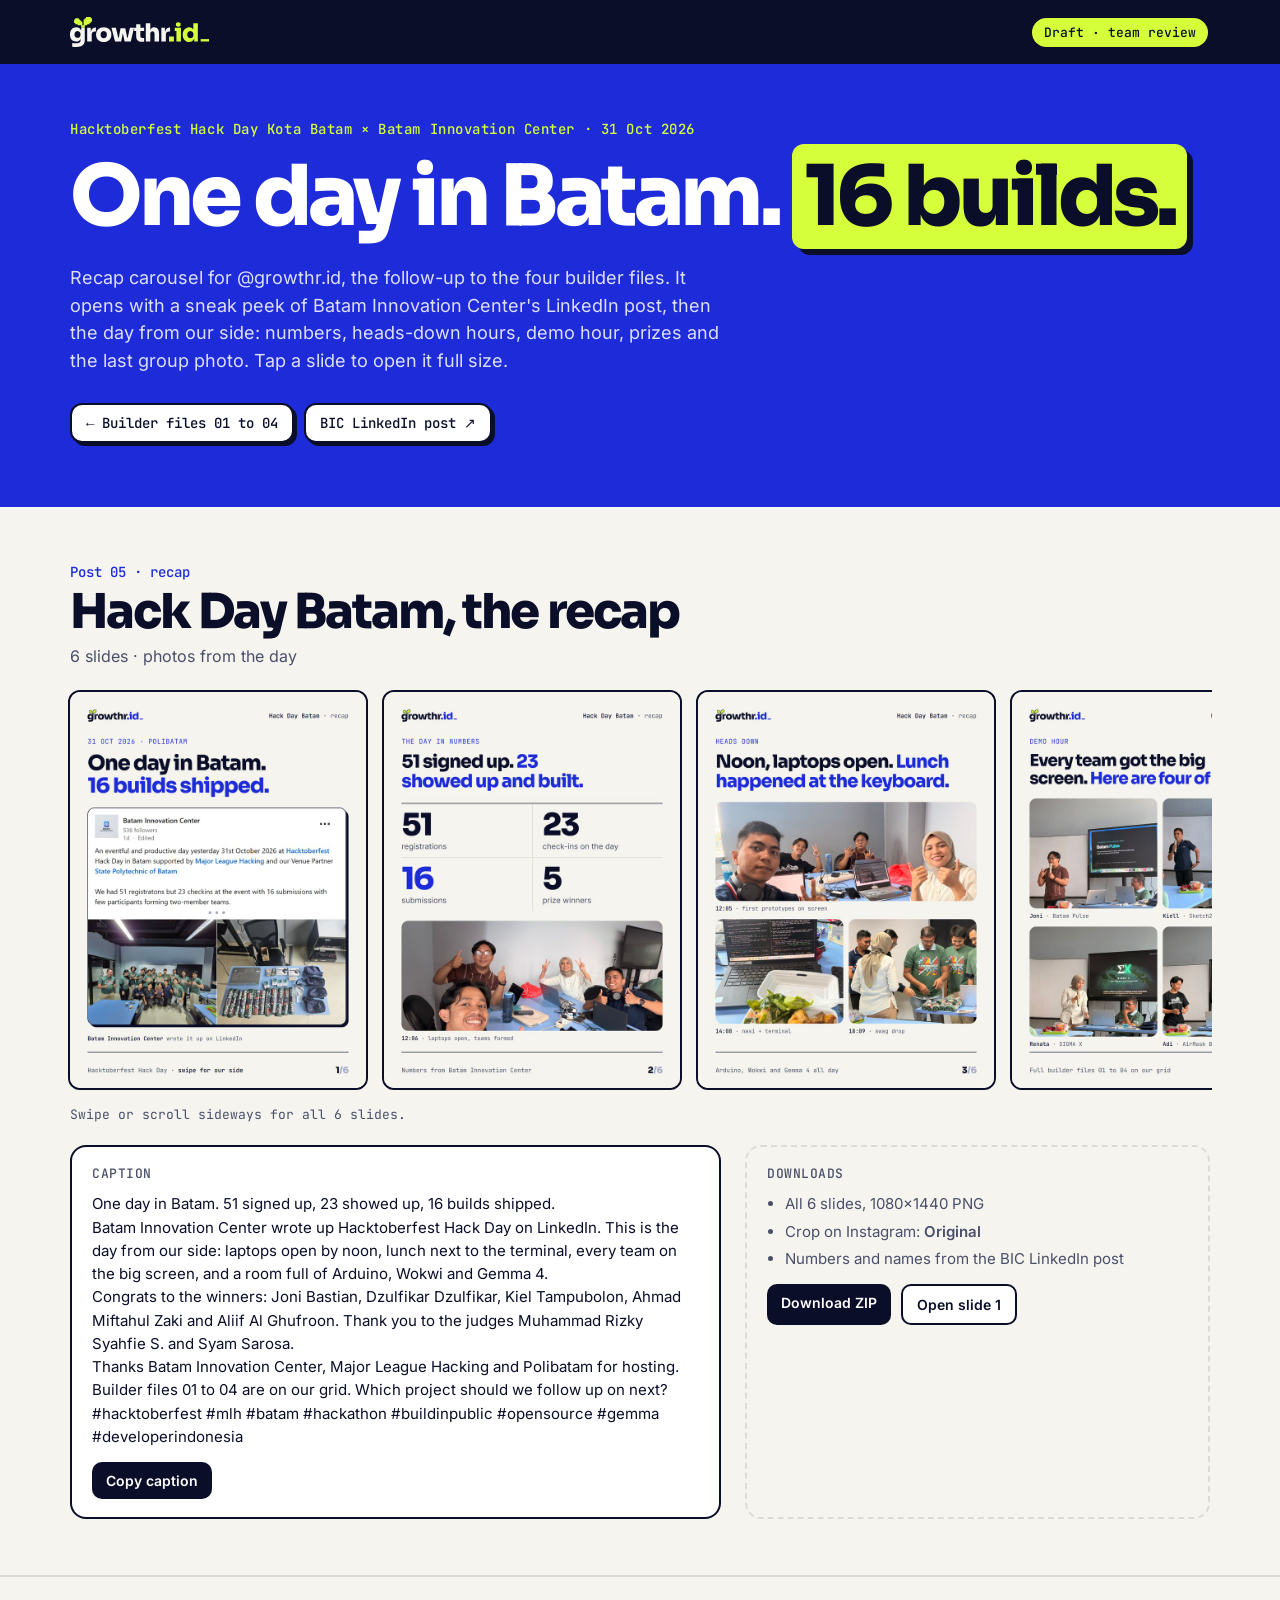
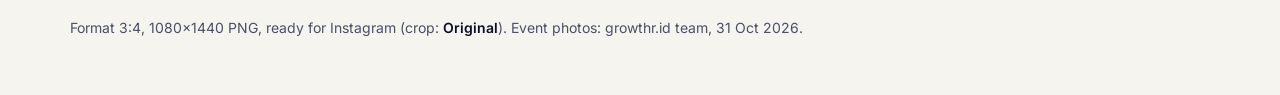
==== recap/index.html @ 30b5206c "Add Hack Day recap draft (post 05) and link it from the builder files page Co-Authored-By: Claude Op" ====
<!doctype html>
<html lang="en">
<head>
<meta charset="utf-8">
<meta name="viewport" content="width=device-width, initial-scale=1, viewport-fit=cover">
<meta name="robots" content="noindex, nofollow">
<title>Hack Day Batam · Recap</title>
<meta property="og:title" content="Hack Day Batam · Recap (draft)">
<meta property="og:description" content="Instagram carousel draft for @growthr.id: the day from our side, 6 slides.">
<meta property="og:image" content="slides/slide-01.jpg">
<link rel="icon" href="../img/mark.svg">
<link rel="stylesheet" href="../fonts/fonts.css">
<style>
/* Layout: growthr.id site language. Ink nav, blue hero with a lime highlight, paper body; each builder is a
   section with a swipeable 3:4 strip (like the IG carousel), the caption, and downloads. Single light theme by choice. */
:root{--ink:#0a0e29;--blue:#1d2bd8;--lime:#d4ff3a;--paper:#f5f4ee;--white:#fff;--mute:#4a4f6a;--line:#dedcd2;
  --display:"Sora","Arial Black",Arial,sans-serif;--body:"Inter","Segoe UI",Arial,sans-serif;--mono:"JetBrains Mono",Consolas,monospace;
  color-scheme:light}
*{box-sizing:border-box}
html,body{margin:0}
body{background:var(--paper);color:var(--ink);font-family:var(--body);font-size:16px;line-height:1.55;-webkit-font-smoothing:antialiased}
a{color:inherit}
.wrap{max-width:1180px;margin:0 auto;padding-inline:20px}
nav{background:var(--ink);color:var(--white);padding-top:env(safe-area-inset-top,0px)}
nav .wrap{display:flex;justify-content:space-between;align-items:center;gap:16px;height:64px}
nav img{height:30px;display:block}
.draft{font:500 13px var(--mono);background:var(--lime);color:var(--ink);padding:6px 12px;border-radius:999px;border:2px solid var(--ink);white-space:nowrap}
.hero{background:var(--blue);color:var(--white);padding-block:56px 64px}
.eyebrow{font:500 14px var(--mono);letter-spacing:.04em;color:var(--lime);margin:0}
h1{font-family:var(--display);font-weight:800;letter-spacing:-.045em;line-height:1.02;font-size:clamp(40px,7.5vw,84px);margin:16px 0 0;text-wrap:balance}
h1 mark{background:var(--lime);color:var(--ink);padding:0 .14em;border-radius:12px;box-shadow:6px 6px 0 var(--ink);-webkit-box-decoration-break:clone;box-decoration-break:clone}
.lede{max-width:60ch;margin:24px 0 0;font-size:18px;color:rgba(255,255,255,.85)}
.jump{display:flex;flex-wrap:wrap;gap:10px;margin-top:28px}
.jump a{font:500 14px var(--mono);text-decoration:none;background:var(--white);color:var(--ink);padding:9px 14px;border-radius:12px;border:2px solid var(--ink);box-shadow:3px 3px 0 var(--ink)}
.jump a:hover{transform:translate(-1px,-1px);box-shadow:4px 4px 0 var(--ink)}
.jump a:focus-visible,.btn:focus-visible{outline:3px solid var(--lime);outline-offset:3px}
section.b{padding-block:56px;border-bottom:2px solid var(--line)}
.bh{display:flex;flex-wrap:wrap;align-items:flex-end;justify-content:space-between;gap:12px 24px}
.no{font:500 14px var(--mono);color:var(--blue);margin:0}
h2{font-family:var(--display);font-weight:800;letter-spacing:-.04em;font-size:clamp(30px,4.6vw,48px);line-height:1.05;margin:6px 0 0}
.by{margin:6px 0 0;color:var(--mute)}
.win{font:500 13px var(--mono);background:var(--lime);padding:6px 12px;border-radius:999px;border:2px solid var(--ink);box-shadow:3px 3px 0 var(--ink);white-space:nowrap}
.strip{display:flex;gap:14px;overflow-x:auto;scroll-snap-type:x mandatory;padding:22px 2px 16px;margin-inline:-2px}
.strip a{flex:0 0 min(76vw,300px);scroll-snap-align:start;display:block}
.strip img{width:100%;aspect-ratio:3/4;display:block;border-radius:12px;border:2px solid var(--ink);background:var(--white)}
.hint{font:13px var(--mono);color:var(--mute);margin:0}
.grid{display:grid;grid-template-columns:minmax(0,1.4fr) minmax(0,1fr);gap:24px;margin-top:22px}
@media (max-width:760px){.grid{grid-template-columns:1fr}}
.cap{background:var(--white);border:2px solid var(--ink);border-radius:16px;padding:18px 20px;min-width:0}
.cap h3,.dl h3{font:500 13px var(--mono);letter-spacing:.04em;text-transform:uppercase;color:var(--mute);margin:0 0 10px}
.cap pre{white-space:pre-wrap;word-break:break-word;font:15px/1.55 var(--body);margin:0;max-height:330px;overflow:auto}
.btn{font:600 14px var(--body);background:var(--ink);color:var(--white);border:0;border-radius:10px;padding:10px 14px;cursor:pointer;text-decoration:none;display:inline-block}
.btn.alt{background:var(--white);color:var(--ink);border:2px solid var(--ink)}
.row{display:flex;flex-wrap:wrap;gap:10px;margin-top:14px}
.dl{border:2px dashed var(--line);border-radius:16px;padding:18px 20px;min-width:0}
.dl ul{margin:0;padding-left:18px;color:var(--mute);font-size:15px}
.dl li{margin:4px 0}
footer{padding-block:40px 56px;color:var(--mute);font-size:14px}
footer b{color:var(--ink)}
@media (prefers-reduced-motion:reduce){.jump a:hover{transform:none}}
</style>
</head>
<body>
<nav><div class="wrap"><a href="../"><img src="../img/logo-dark.svg" alt="growthr.id"></a><span class="draft">Draft · team review</span></div></nav>
<header class="hero"><div class="wrap">
  <p class="eyebrow">Hacktoberfest Hack Day Kota Batam × Batam Innovation Center · 31 Oct 2026</p>
  <h1>One day in Batam. <mark>16 builds.</mark></h1>
  <p class="lede">Recap carousel for @growthr.id, the follow-up to the four builder files. It opens with a sneak peek of Batam Innovation Center's LinkedIn post, then the day from our side: numbers, heads-down hours, demo hour, prizes and the last group photo. Tap a slide to open it full size.</p>
  <div class="jump"><a href="../">← Builder files 01 to 04</a><a href="https://www.linkedin.com/posts/an-eventful-and-productive-day-yesterday-ugcPost-7522524057683066880-QkUz/" target="_blank" rel="noopener">BIC LinkedIn post ↗</a></div>
</div></header>
<main><section class="b" id="recap"><div class="wrap">
  <div class="bh"><div><p class="no">Post 05 · recap</p><h2>Hack Day Batam, the recap</h2><p class="by">6 slides · photos from the day</p></div></div>
  <div class="strip"><a href="slides/slide-01.png" target="_blank" rel="noopener"><img src="slides/slide-01.jpg" alt="Slide 1 of 6" loading="lazy"></a><a href="slides/slide-02.png" target="_blank" rel="noopener"><img src="slides/slide-02.jpg" alt="Slide 2 of 6" loading="lazy"></a><a href="slides/slide-03.png" target="_blank" rel="noopener"><img src="slides/slide-03.jpg" alt="Slide 3 of 6" loading="lazy"></a><a href="slides/slide-04.png" target="_blank" rel="noopener"><img src="slides/slide-04.jpg" alt="Slide 4 of 6" loading="lazy"></a><a href="slides/slide-05.png" target="_blank" rel="noopener"><img src="slides/slide-05.jpg" alt="Slide 5 of 6" loading="lazy"></a><a href="slides/slide-06.png" target="_blank" rel="noopener"><img src="slides/slide-06.jpg" alt="Slide 6 of 6" loading="lazy"></a></div>
  <p class="hint">Swipe or scroll sideways for all 6 slides.</p>
  <div class="grid">
    <div class="cap"><h3>Caption</h3><pre id="cap">One day in Batam. 51 signed up, 23 showed up, 16 builds shipped.
Batam Innovation Center wrote up Hacktoberfest Hack Day on LinkedIn. This is the day from our side: laptops open by noon, lunch next to the terminal, every team on the big screen, and a room full of Arduino, Wokwi and Gemma 4.
Congrats to the winners: Joni Bastian, Dzulfikar Dzulfikar, Kiel Tampubolon, Ahmad Miftahul Zaki and Aliif Al Ghufroon. Thank you to the judges Muhammad Rizky Syahfie S. and Syam Sarosa.
Thanks Batam Innovation Center, Major League Hacking and Polibatam for hosting.
Builder files 01 to 04 are on our grid. Which project should we follow up on next?
#hacktoberfest #mlh #batam #hackathon #buildinpublic #opensource #gemma #developerindonesia</pre>
      <div class="row"><button class="btn" onclick="navigator.clipboard.writeText(document.getElementById('cap').innerText).then(()=>{this.textContent='Copied'})">Copy caption</button></div></div>
    <div class="dl"><h3>Downloads</h3><ul><li>All 6 slides, 1080×1440 PNG</li><li>Crop on Instagram: <b>Original</b></li><li>Numbers and names from the BIC LinkedIn post</li></ul>
      <div class="row"><a class="btn" href="hackday-recap.zip" download>Download ZIP</a><a class="btn alt" href="slides/slide-01.png" target="_blank" rel="noopener">Open slide 1</a></div></div>
  </div>
</div></section></main>
<footer><div class="wrap">Format 3:4, 1080×1440 PNG, ready for Instagram (crop: <b>Original</b>). Event photos: growthr.id team, 31 Oct 2026.</div></footer>
</body>
</html>
---- fonts/fonts.css ----
@font-face{font-family:'Inter';font-weight:400;font-style:normal;font-display:block;src:url(Inter-400.woff2) format('woff2')}
@font-face{font-family:'Inter';font-weight:500;font-style:normal;font-display:block;src:url(Inter-500.woff2) format('woff2')}
@font-face{font-family:'Inter';font-weight:600;font-style:normal;font-display:block;src:url(Inter-600.woff2) format('woff2')}
@font-face{font-family:'JetBrains Mono';font-weight:400;font-style:normal;font-display:block;src:url(JetBrainsMono-400.woff2) format('woff2')}
@font-face{font-family:'JetBrains Mono';font-weight:500;font-style:normal;font-display:block;src:url(JetBrainsMono-500.woff2) format('woff2')}
@font-face{font-family:'Sora';font-weight:600;font-style:normal;font-display:block;src:url(Sora-600.woff2) format('woff2')}
@font-face{font-family:'Sora';font-weight:700;font-style:normal;font-display:block;src:url(Sora-700.woff2) format('woff2')}
@font-face{font-family:'Sora';font-weight:800;font-style:normal;font-display:block;src:url(Sora-800.woff2) format('woff2')}
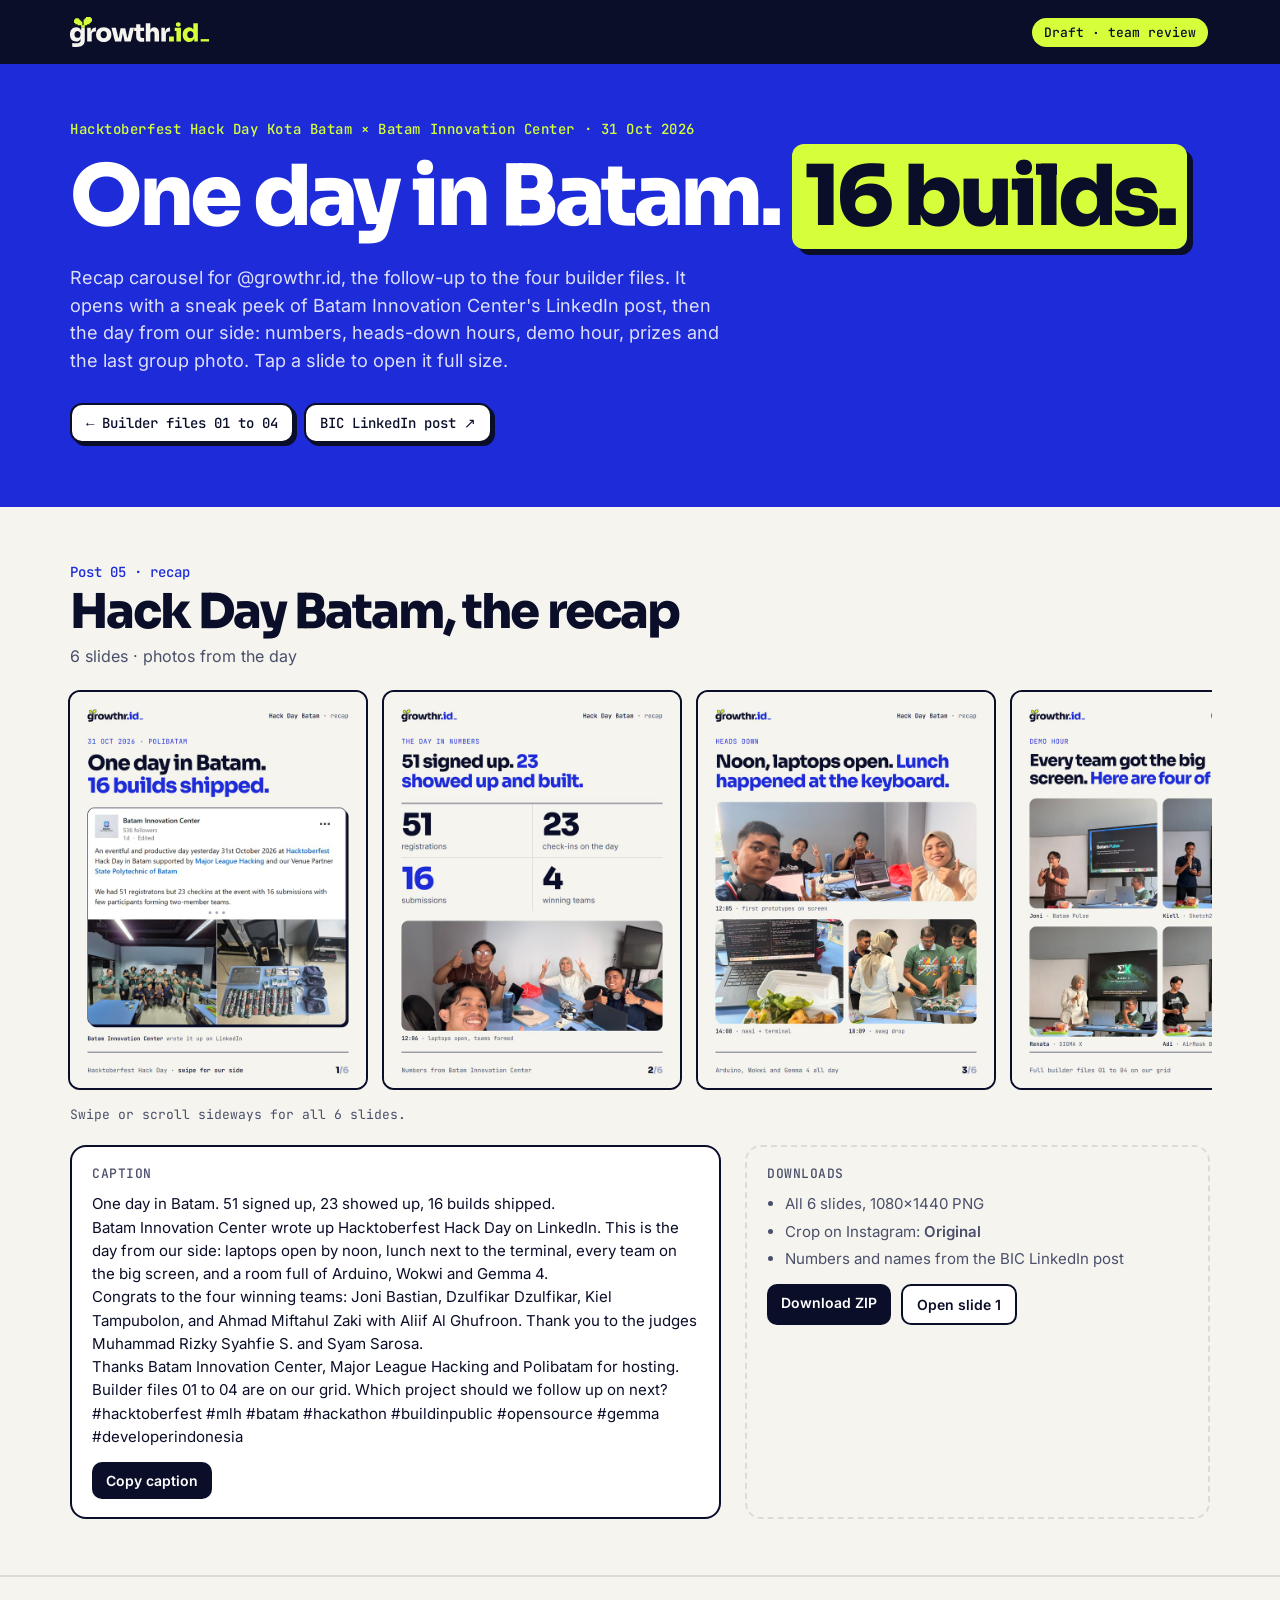
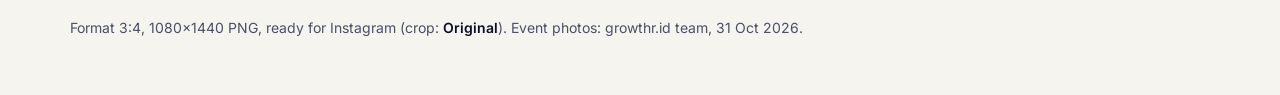
==== commit 36e4372c: "Recap draft: 4 winning teams, better Sketch2Sim demo photo Co-Authored-By: Claude Opus 5.5 <noreply@" ====
--- a/recap/index.html
+++ b/recap/index.html
@@ -7,7 +7,7 @@
 <title>Hack Day Batam · Recap</title>
 <meta property="og:title" content="Hack Day Batam · Recap (draft)">
 <meta property="og:description" content="Instagram carousel draft for @growthr.id: the day from our side, 6 slides.">
-<meta property="og:image" content="slides/slide-01.jpg">
+<meta property="og:image" content="slides/slide-01.jpg?v=1793597179">
 <link rel="icon" href="../img/mark.svg">
 <link rel="stylesheet" href="../fonts/fonts.css">
 <style>
@@ -70,12 +70,12 @@
 </div></header>
 <main><section class="b" id="recap"><div class="wrap">
   <div class="bh"><div><p class="no">Post 05 · recap</p><h2>Hack Day Batam, the recap</h2><p class="by">6 slides · photos from the day</p></div></div>
-  <div class="strip"><a href="slides/slide-01.png" target="_blank" rel="noopener"><img src="slides/slide-01.jpg" alt="Slide 1 of 6" loading="lazy"></a><a href="slides/slide-02.png" target="_blank" rel="noopener"><img src="slides/slide-02.jpg" alt="Slide 2 of 6" loading="lazy"></a><a href="slides/slide-03.png" target="_blank" rel="noopener"><img src="slides/slide-03.jpg" alt="Slide 3 of 6" loading="lazy"></a><a href="slides/slide-04.png" target="_blank" rel="noopener"><img src="slides/slide-04.jpg" alt="Slide 4 of 6" loading="lazy"></a><a href="slides/slide-05.png" target="_blank" rel="noopener"><img src="slides/slide-05.jpg" alt="Slide 5 of 6" loading="lazy"></a><a href="slides/slide-06.png" target="_blank" rel="noopener"><img src="slides/slide-06.jpg" alt="Slide 6 of 6" loading="lazy"></a></div>
+  <div class="strip"><a href="slides/slide-01.png" target="_blank" rel="noopener"><img src="slides/slide-01.jpg?v=1793597179" alt="Slide 1 of 6" loading="lazy"></a><a href="slides/slide-02.png" target="_blank" rel="noopener"><img src="slides/slide-02.jpg?v=1793597179" alt="Slide 2 of 6" loading="lazy"></a><a href="slides/slide-03.png" target="_blank" rel="noopener"><img src="slides/slide-03.jpg?v=1793597179" alt="Slide 3 of 6" loading="lazy"></a><a href="slides/slide-04.png" target="_blank" rel="noopener"><img src="slides/slide-04.jpg?v=1793597179" alt="Slide 4 of 6" loading="lazy"></a><a href="slides/slide-05.png" target="_blank" rel="noopener"><img src="slides/slide-05.jpg?v=1793597179" alt="Slide 5 of 6" loading="lazy"></a><a href="slides/slide-06.png" target="_blank" rel="noopener"><img src="slides/slide-06.jpg?v=1793597179" alt="Slide 6 of 6" loading="lazy"></a></div>
   <p class="hint">Swipe or scroll sideways for all 6 slides.</p>
   <div class="grid">
     <div class="cap"><h3>Caption</h3><pre id="cap">One day in Batam. 51 signed up, 23 showed up, 16 builds shipped.
 Batam Innovation Center wrote up Hacktoberfest Hack Day on LinkedIn. This is the day from our side: laptops open by noon, lunch next to the terminal, every team on the big screen, and a room full of Arduino, Wokwi and Gemma 4.
-Congrats to the winners: Joni Bastian, Dzulfikar Dzulfikar, Kiel Tampubolon, Ahmad Miftahul Zaki and Aliif Al Ghufroon. Thank you to the judges Muhammad Rizky Syahfie S. and Syam Sarosa.
+Congrats to the four winning teams: Joni Bastian, Dzulfikar Dzulfikar, Kiel Tampubolon, and Ahmad Miftahul Zaki with Aliif Al Ghufroon. Thank you to the judges Muhammad Rizky Syahfie S. and Syam Sarosa.
 Thanks Batam Innovation Center, Major League Hacking and Polibatam for hosting.
 Builder files 01 to 04 are on our grid. Which project should we follow up on next?
 #hacktoberfest #mlh #batam #hackathon #buildinpublic #opensource #gemma #developerindonesia</pre>
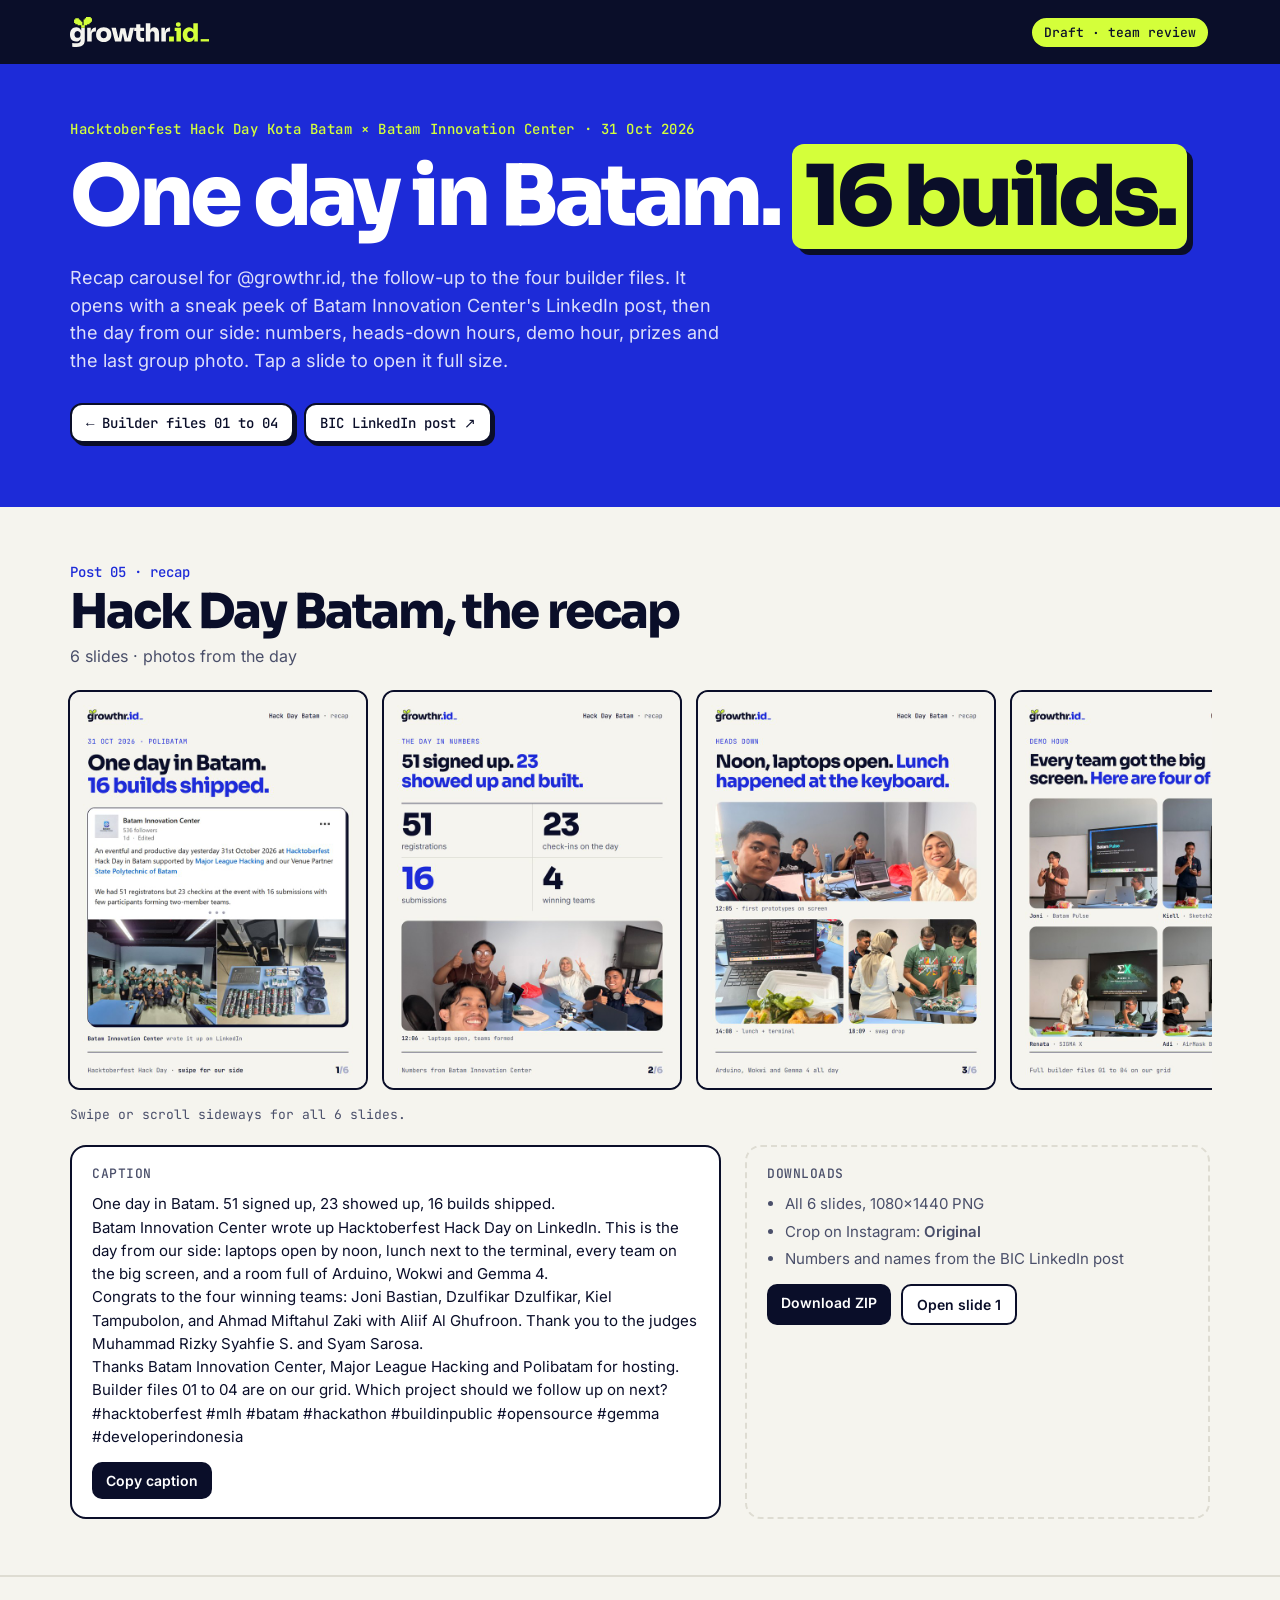
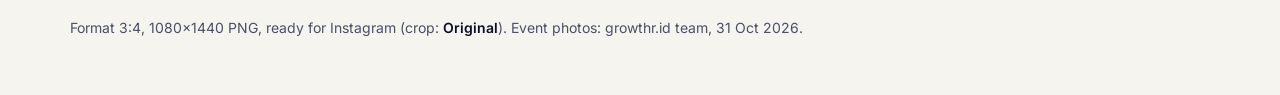
==== commit bae0bdfc: "Recap draft: brighter slide 6, English caption on slide 3 Co-Authored-By: Claude Opus 5.5 <noreply@a" ====
--- a/recap/index.html
+++ b/recap/index.html
@@ -7,7 +7,7 @@
 <title>Hack Day Batam · Recap</title>
 <meta property="og:title" content="Hack Day Batam · Recap (draft)">
 <meta property="og:description" content="Instagram carousel draft for @growthr.id: the day from our side, 6 slides.">
-<meta property="og:image" content="slides/slide-01.jpg?v=1793597179">
+<meta property="og:image" content="slides/slide-01.jpg?v=1793599783">
 <link rel="icon" href="../img/mark.svg">
 <link rel="stylesheet" href="../fonts/fonts.css">
 <style>
@@ -70,7 +70,7 @@
 </div></header>
 <main><section class="b" id="recap"><div class="wrap">
   <div class="bh"><div><p class="no">Post 05 · recap</p><h2>Hack Day Batam, the recap</h2><p class="by">6 slides · photos from the day</p></div></div>
-  <div class="strip"><a href="slides/slide-01.png" target="_blank" rel="noopener"><img src="slides/slide-01.jpg?v=1793597179" alt="Slide 1 of 6" loading="lazy"></a><a href="slides/slide-02.png" target="_blank" rel="noopener"><img src="slides/slide-02.jpg?v=1793597179" alt="Slide 2 of 6" loading="lazy"></a><a href="slides/slide-03.png" target="_blank" rel="noopener"><img src="slides/slide-03.jpg?v=1793597179" alt="Slide 3 of 6" loading="lazy"></a><a href="slides/slide-04.png" target="_blank" rel="noopener"><img src="slides/slide-04.jpg?v=1793597179" alt="Slide 4 of 6" loading="lazy"></a><a href="slides/slide-05.png" target="_blank" rel="noopener"><img src="slides/slide-05.jpg?v=1793597179" alt="Slide 5 of 6" loading="lazy"></a><a href="slides/slide-06.png" target="_blank" rel="noopener"><img src="slides/slide-06.jpg?v=1793597179" alt="Slide 6 of 6" loading="lazy"></a></div>
+  <div class="strip"><a href="slides/slide-01.png" target="_blank" rel="noopener"><img src="slides/slide-01.jpg?v=1793599783" alt="Slide 1 of 6" loading="lazy"></a><a href="slides/slide-02.png" target="_blank" rel="noopener"><img src="slides/slide-02.jpg?v=1793599783" alt="Slide 2 of 6" loading="lazy"></a><a href="slides/slide-03.png" target="_blank" rel="noopener"><img src="slides/slide-03.jpg?v=1793599783" alt="Slide 3 of 6" loading="lazy"></a><a href="slides/slide-04.png" target="_blank" rel="noopener"><img src="slides/slide-04.jpg?v=1793599783" alt="Slide 4 of 6" loading="lazy"></a><a href="slides/slide-05.png" target="_blank" rel="noopener"><img src="slides/slide-05.jpg?v=1793599783" alt="Slide 5 of 6" loading="lazy"></a><a href="slides/slide-06.png" target="_blank" rel="noopener"><img src="slides/slide-06.jpg?v=1793599783" alt="Slide 6 of 6" loading="lazy"></a></div>
   <p class="hint">Swipe or scroll sideways for all 6 slides.</p>
   <div class="grid">
     <div class="cap"><h3>Caption</h3><pre id="cap">One day in Batam. 51 signed up, 23 showed up, 16 builds shipped.
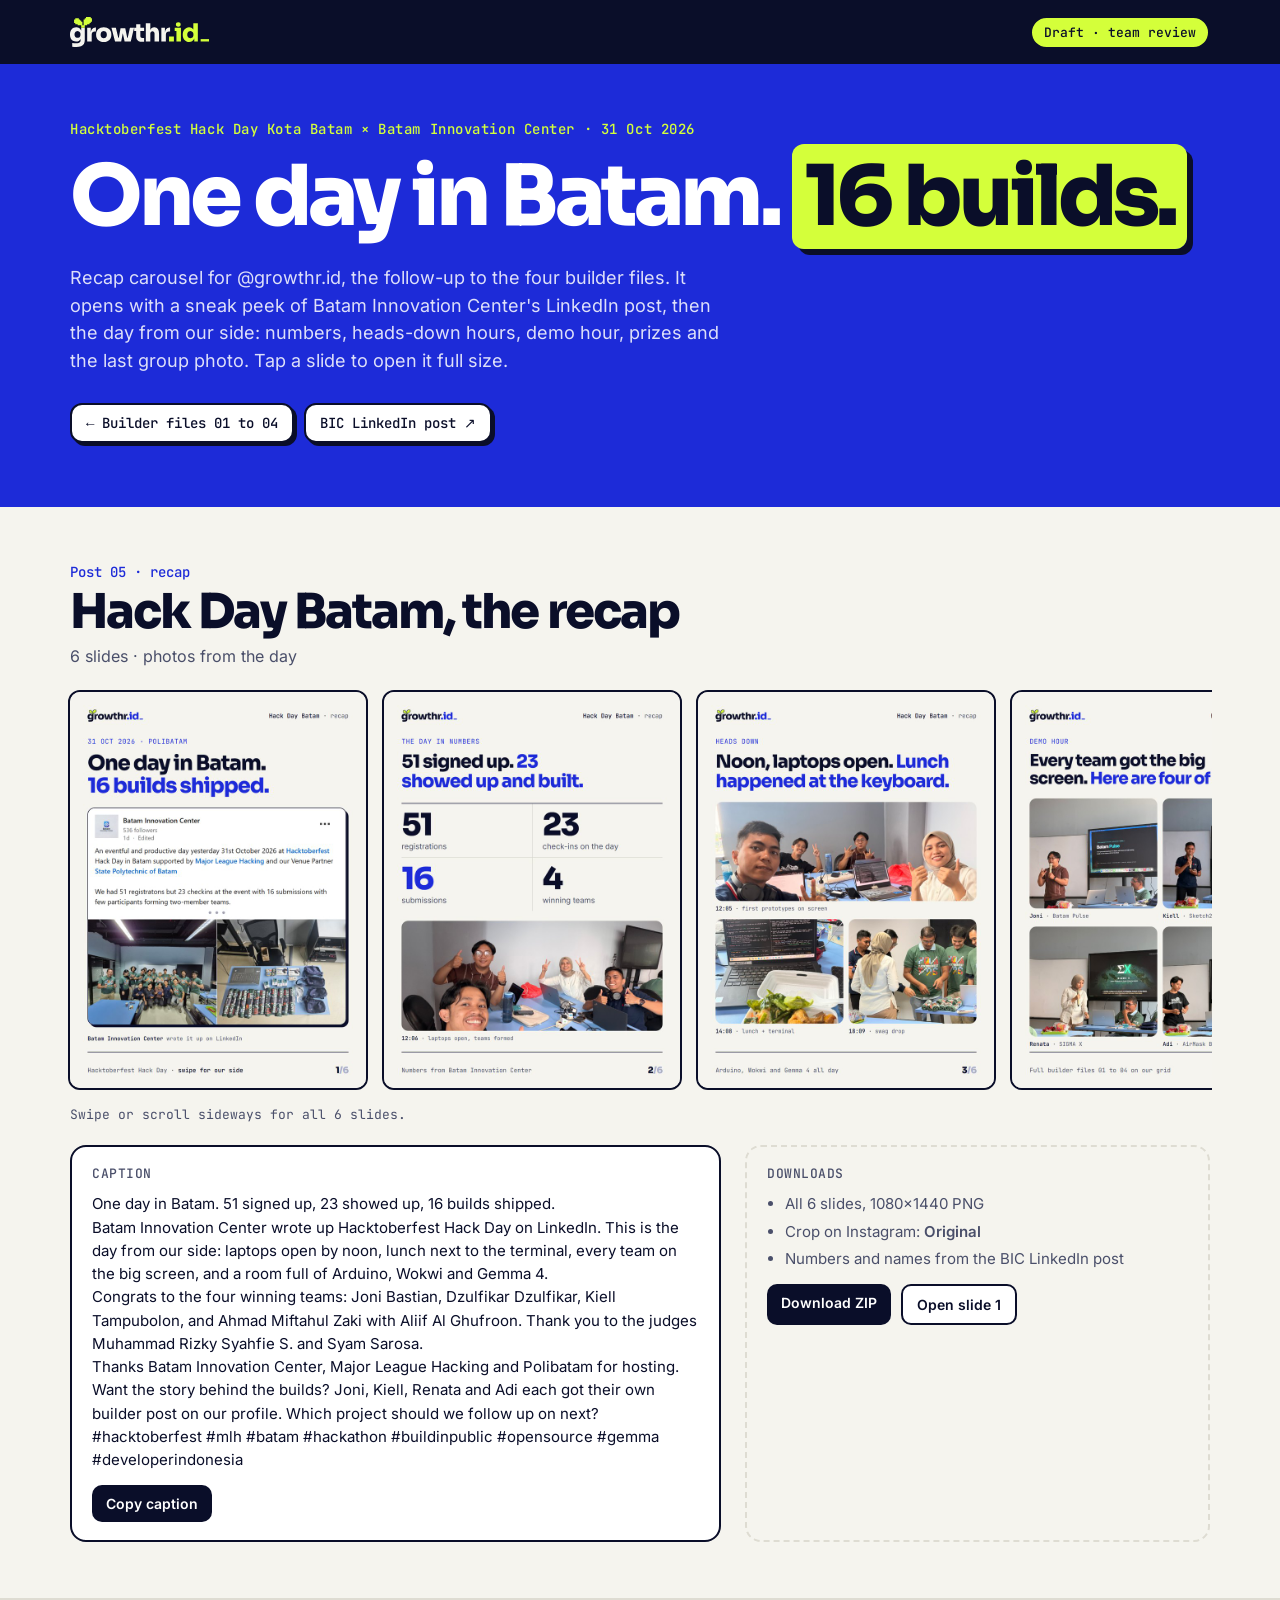
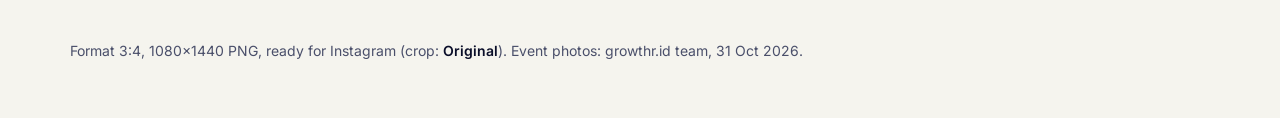
==== commit c525cf56: "Builder files: approved Kiell + Renata slides, all 4 re-rendered on the current template; recap capt" ====
--- a/recap/index.html
+++ b/recap/index.html
@@ -7,7 +7,7 @@
 <title>Hack Day Batam · Recap</title>
 <meta property="og:title" content="Hack Day Batam · Recap (draft)">
 <meta property="og:description" content="Instagram carousel draft for @growthr.id: the day from our side, 6 slides.">
-<meta property="og:image" content="slides/slide-01.jpg?v=1793599783">
+<meta property="og:image" content="slides/slide-01.jpg?v=1793684181">
 <link rel="icon" href="../img/mark.svg">
 <link rel="stylesheet" href="../fonts/fonts.css">
 <style>
@@ -70,14 +70,14 @@
 </div></header>
 <main><section class="b" id="recap"><div class="wrap">
   <div class="bh"><div><p class="no">Post 05 · recap</p><h2>Hack Day Batam, the recap</h2><p class="by">6 slides · photos from the day</p></div></div>
-  <div class="strip"><a href="slides/slide-01.png" target="_blank" rel="noopener"><img src="slides/slide-01.jpg?v=1793599783" alt="Slide 1 of 6" loading="lazy"></a><a href="slides/slide-02.png" target="_blank" rel="noopener"><img src="slides/slide-02.jpg?v=1793599783" alt="Slide 2 of 6" loading="lazy"></a><a href="slides/slide-03.png" target="_blank" rel="noopener"><img src="slides/slide-03.jpg?v=1793599783" alt="Slide 3 of 6" loading="lazy"></a><a href="slides/slide-04.png" target="_blank" rel="noopener"><img src="slides/slide-04.jpg?v=1793599783" alt="Slide 4 of 6" loading="lazy"></a><a href="slides/slide-05.png" target="_blank" rel="noopener"><img src="slides/slide-05.jpg?v=1793599783" alt="Slide 5 of 6" loading="lazy"></a><a href="slides/slide-06.png" target="_blank" rel="noopener"><img src="slides/slide-06.jpg?v=1793599783" alt="Slide 6 of 6" loading="lazy"></a></div>
+  <div class="strip"><a href="slides/slide-01.png" target="_blank" rel="noopener"><img src="slides/slide-01.jpg?v=1793684181" alt="Slide 1 of 6" loading="lazy"></a><a href="slides/slide-02.png" target="_blank" rel="noopener"><img src="slides/slide-02.jpg?v=1793684181" alt="Slide 2 of 6" loading="lazy"></a><a href="slides/slide-03.png" target="_blank" rel="noopener"><img src="slides/slide-03.jpg?v=1793684181" alt="Slide 3 of 6" loading="lazy"></a><a href="slides/slide-04.png" target="_blank" rel="noopener"><img src="slides/slide-04.jpg?v=1793684181" alt="Slide 4 of 6" loading="lazy"></a><a href="slides/slide-05.png" target="_blank" rel="noopener"><img src="slides/slide-05.jpg?v=1793684181" alt="Slide 5 of 6" loading="lazy"></a><a href="slides/slide-06.png" target="_blank" rel="noopener"><img src="slides/slide-06.jpg?v=1793684181" alt="Slide 6 of 6" loading="lazy"></a></div>
   <p class="hint">Swipe or scroll sideways for all 6 slides.</p>
   <div class="grid">
     <div class="cap"><h3>Caption</h3><pre id="cap">One day in Batam. 51 signed up, 23 showed up, 16 builds shipped.
 Batam Innovation Center wrote up Hacktoberfest Hack Day on LinkedIn. This is the day from our side: laptops open by noon, lunch next to the terminal, every team on the big screen, and a room full of Arduino, Wokwi and Gemma 4.
-Congrats to the four winning teams: Joni Bastian, Dzulfikar Dzulfikar, Kiel Tampubolon, and Ahmad Miftahul Zaki with Aliif Al Ghufroon. Thank you to the judges Muhammad Rizky Syahfie S. and Syam Sarosa.
+Congrats to the four winning teams: Joni Bastian, Dzulfikar Dzulfikar, Kiell Tampubolon, and Ahmad Miftahul Zaki with Aliif Al Ghufroon. Thank you to the judges Muhammad Rizky Syahfie S. and Syam Sarosa.
 Thanks Batam Innovation Center, Major League Hacking and Polibatam for hosting.
-Builder files 01 to 04 are on our grid. Which project should we follow up on next?
+Want the story behind the builds? Joni, Kiell, Renata and Adi each got their own builder post on our profile. Which project should we follow up on next?
 #hacktoberfest #mlh #batam #hackathon #buildinpublic #opensource #gemma #developerindonesia</pre>
       <div class="row"><button class="btn" onclick="navigator.clipboard.writeText(document.getElementById('cap').innerText).then(()=>{this.textContent='Copied'})">Copy caption</button></div></div>
     <div class="dl"><h3>Downloads</h3><ul><li>All 6 slides, 1080×1440 PNG</li><li>Crop on Instagram: <b>Original</b></li><li>Numbers and names from the BIC LinkedIn post</li></ul>
